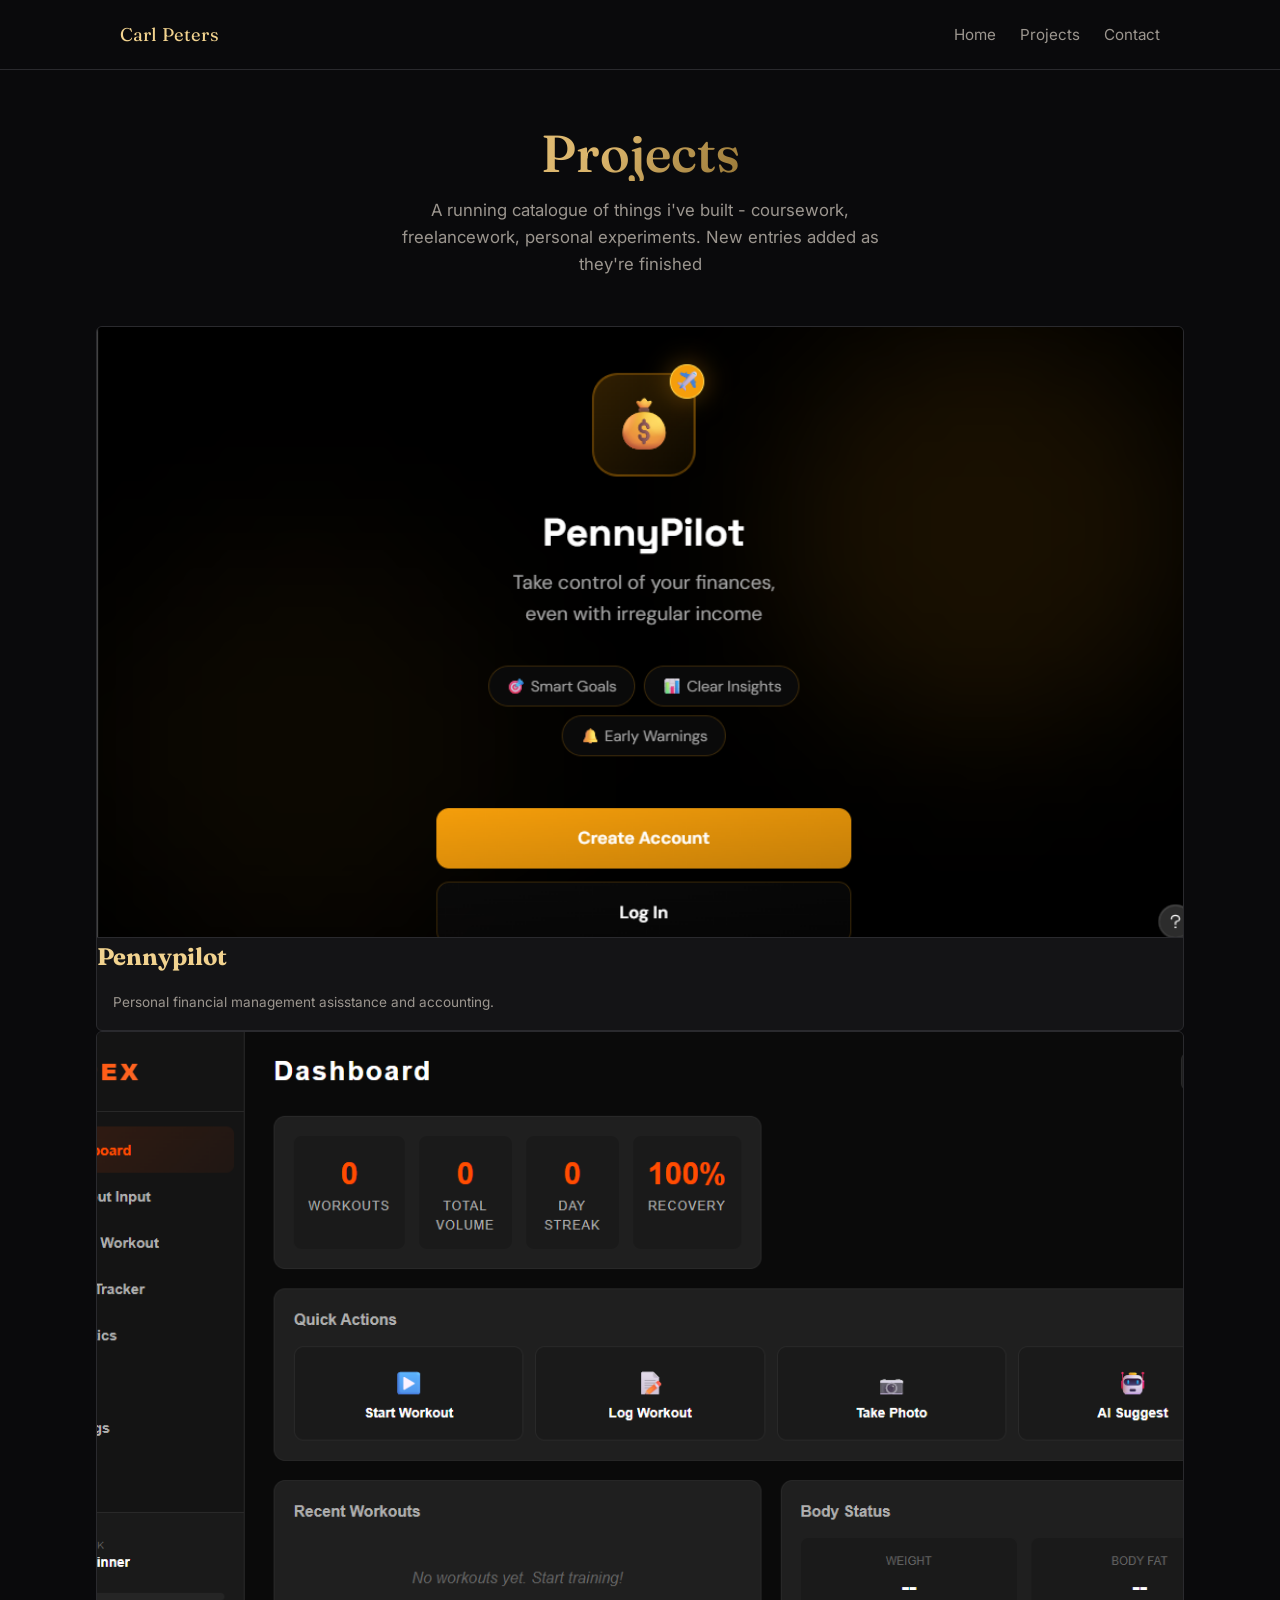
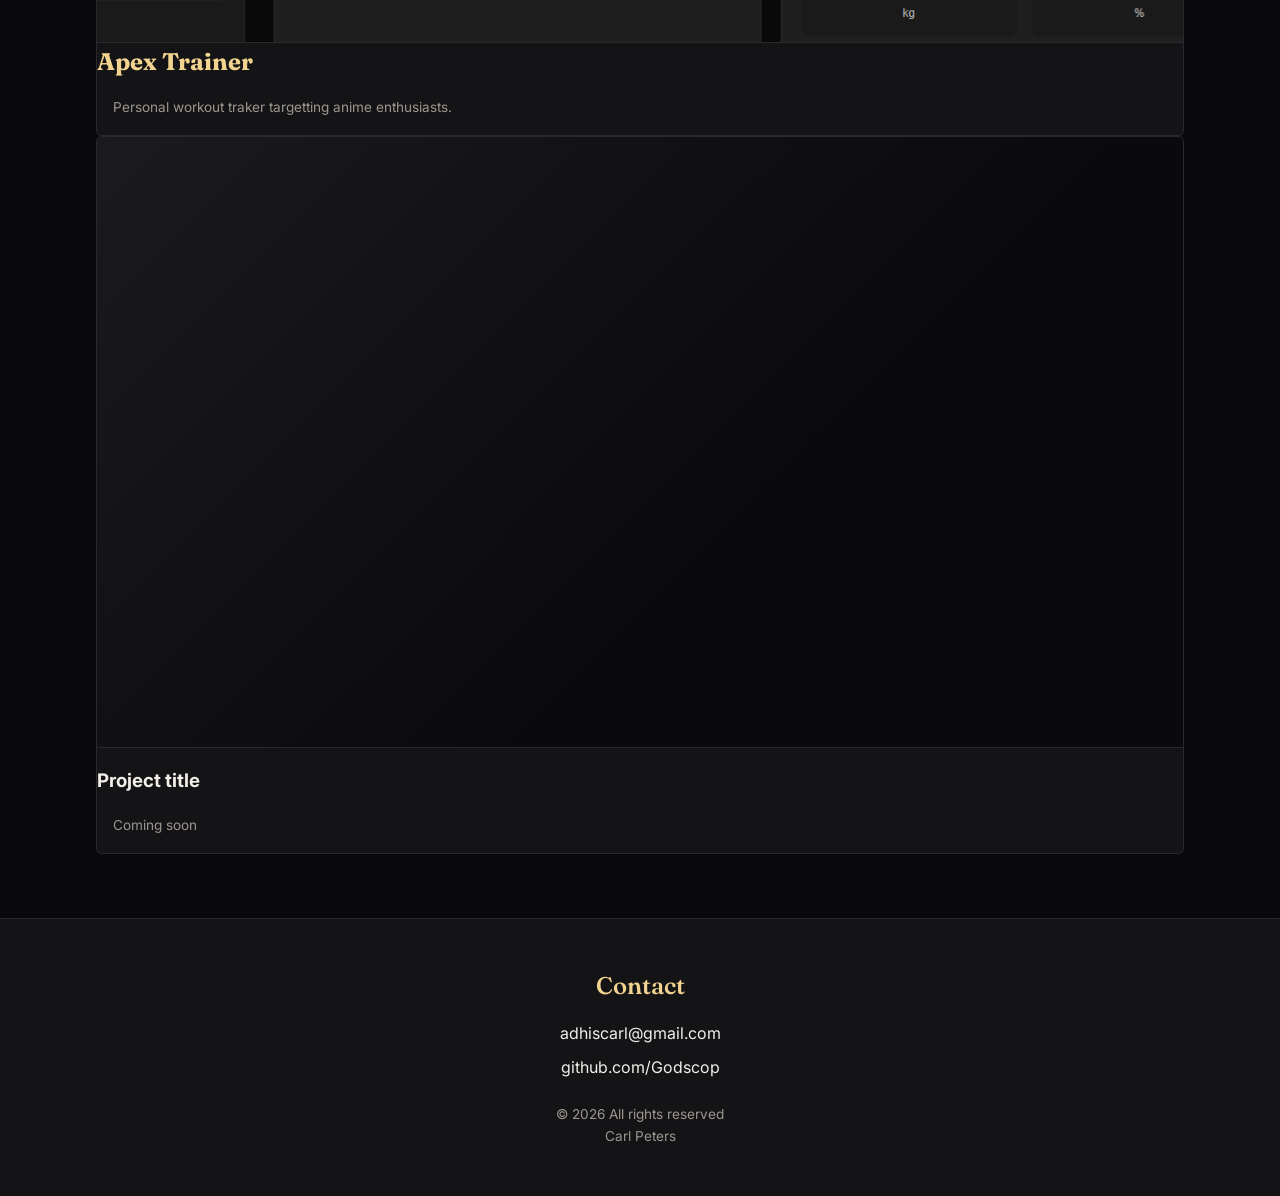
==== projects.html @ 81943420 "Portfolio home page and projects catalogue" ====
<!DOCTYPE html>
<html lang="en">
<head>
<meta charset="UTF-8"/>
<meta name="Viewport" content="width=device-width, initial-scale=1.0" />
<title>Projects - Carl Peters</title>
<meta name="description" content="A catalogue of projects by Carl Peters, a Software Development student at KCA University, Nairobi." />
<link rel="preconnect" href="https://fonts.googleapis.com"/>
<link rel="preconnect" href="https://fonts.gstatic.com" crossorigin />
<link href="https://fonts.googleapis.com/css2?family=Fraunces:opsz,wght@9..144,380;9..144,560&family=Inter:wght@400;500;600&display=swap" rel="stylesheet"/>
<link rel="stylesheet" href="style.css" />
</head>
<body>
<a class="skip-link" href="#main">Skip to content</a>

<header class="site-header">
    <div class="wrap header-inner">
        <a class="wordmark" href="index.html#top">Carl Peters</a>
        <nav aria-label="Primary">
            <ul>
                <li><a href="index.html#top">Home</a></li>
                <li><a href="projects.html">Projects</a></li>
                <li><a href="index.html#contact">Contact</a></li>
            </ul>
        </nav>
    </div>
</header>

<main id="main">
    <section class="projects-intro wrap">
        <h1>Projects</h1>
        <p class="hero-lede">A running catalogue of things i've built - coursework, freelancework, personal experiments. New entries added as they're finished</p>
    </section>

    <section class="catalog wrap" aria-label="Project catalogue">
        <div class="catalogue-grid">
            <article class="project-card">
                <div class="project-thumb">
                    <img src="assets/projects/project1.png" alt="Screenshot of Pennypilot" />
                </div>
                <h2><b>Pennypilot</b></h2>
                <p class="project-tag">Personal financial management asisstance and accounting.</p>
            </article>
            <article class="project-card">
                <div class="project-thumb">
                    <img src="assets/projects/project2.png" alt="Apex Trainer" />
                </div>
                <h2><b>Apex Trainer</b></h2>
                <p class="project-tag">Personal workout traker targetting anime enthusiasts.</p>
            </article>
            <article class="project-card">
                <div class="project-thumb">
                </div>
                <h3>Project title</h3>
                <p class="project-tag">Coming soon</p>
            </article>
        </div>
    </section>
</main>

<footer id="contact" class="site-footer">
    <div class="wrap footer-inner">
        <h2>Contact</h2>
        <ul class="contact-list">
            <li><a href="malito:adhiscarl@gmail.com">adhiscarl@gmail.com</a></li>
            <li><a href="https://github.com/Godscop" target="_blank" rel="noopener noreferrer">github.com/Godscop</a></li>
        </ul>
        <p class="fine-print">&copy; 2026 All rights reserved<br>Carl Peters</p>
    </div>
</footer>

</body>
</html>
---- style.css ----
:root {
    --bg: #0a0a0c;
    --surface: #141416;
    --text: #f2efe9;
    --text-muted: #9c968f;
    --gold: #d9b36a;
    --gold-bright: #f2d38f;
    --gold-deep: #8f6f2f;
    --rule: #2a2a2e;
    --font-display: 'Fraunces', Georgia, serif;
    --font-body: 'Inter', -apple-system, BlinkMacSystemFont, sans-serif;
    --measure: 62ch;
}
* {box-sizing: border-box; }
html {scroll-behavior: smooth; }

body{
    margin: 0;
    background: var(--bg);
    color: var(--text);
    font-family: var(--font-body);
    line-height: 1.6;
}

.skip-link{
    position: absolute;
    left: -999px;
    top: 0;
    background: var(--gold);
    color: #0a0a0c;
    padding: 0.75rem 1rem;
    z-index: 100;
}
.skip-link:focus {
    left: 1rem;
    top: 1rem;
}

a { color: inherit; }
a:focus-visible,
button:focus-visible{
    outline: 2px solid var(--gold);
    outline-offset: 3px;
}

.wrap{
    max-width: 68rem;
    margin: 0 auto;
    padding:0 1.5rem;
}

/*Header / nav */
.site-header{
    border-bottom: 1px solid var(--rule);
    padding: 1.25rem 0;
}
.header-inner{
    display: flex;
    flex-wrap: wrap;
    align-items:center;
    justify-content: space-between;
    gap: 0.75rem;
}
.wordmark{
    font-family: var(--font-display);
    font-size: 1.15rem;
    text-decoration: none;
    color: var(--gold-bright);
    letter-spacing: 0.01rem;
}
nav ul{
    list-style: none;
    display: flex;
    gap: 1.5rem;
    margin: 0;
    padding: 0;
}
nav a{
    text-decoration: none;
    color: var(--text-muted);
    font-size: 0.95rem;
    transition: color 0.15s ease;
}
nav a:hover,
nav a:focus-visible {color: var(--gold); }

/* Hero */
.hero {
    display: flex;
    flex-direction: column-reverse;
    align-items: center;
    text-align: center;
    gap: 1.75rem;
    padding: 4rem 0 3rem;
}
.eyebrow{
    color: var(--accent);
    font-size: 1rem;
    margin: 0 0 0.5rem;
}
h1{
    font-family: var(--font-display);
    font-size: clamp(2.25rem, 9vw, 4.5rem);
    font-weight: 560;
    margin: 0 0 1rem;
    line-height: 1.05;
    color: var(--gold);
    background: linear-gradient(120deg, var(--gold-bright), var(--gold) 45%, var(--gold-deep) 70%, var(--gold-bright));
    -webkit-background-clip: text;
    background-clip: text;
    -webkit-text-fill-color: transparent;
}
.hero-lede{
    color: var(--text-muted);
    font-size: 1.05rem;
    max-width: 46ch;
    margin: 0 auto;
}
.hero-photo img{
    display: block;
    width: 180px;
    height: 180px;
    object-fit: cover;
    border: 3px solid var(--gold);
    border-radius: 50%;
    box-shadow: 0 0 0 1px rgba(217, 179, 106, 0.18), 0 12px 28px rgba(0, 0, 0.6);
}    
/* Section headings */
h2{
    font-family: var(--font-display);
    font-size: 1.5rem;
    font-weight: 560;
    margin: 0 0 1rem;
    color: var(--gold-bright);
}

/* About */
.about{
    padding: 2rem 0 3rem;
    border-top: 1px solid var(--rule);
    max-width: 42rem;
    margin: 0 auto;
}
.about p{ max-width: var(--measure); color: var(--text-muted); }
.about p + p {margin-top: 1rem; }

/* Skills */
.skills{
    padding: 2.5rem 0;
    border-top: 1px solid var(--rule);
    text-align: center;
}
.skills-tags{
    list-style: none;
    display: flex;
    flex-wrap: wrap;
    justify-content: center;
    gap: 0.75rem;
    margin: 0;
    padding: 0;
}
.skills-tags li {
    border: 1px solid var(--gold-deep);
    color: var(--gold-bright);
    background: rgba(217, 179,106, 0.06);
    padding: 0.4rem, 0.9rem;
    border-radius: 999px;
    font-size: 0.85rem;
}

/* Approach */
.approach {
    padding:2.5rem 0 3rem;
    border-top: 1px solid var(--rule);
    max-width: 42rem;
    margin: 0 auto;
}
.approach p { color: var(--text-muted); }

/* Footer / contact */
.site-footer{
    border-top: 1px solid var(--rule);
    padding: 3rem 0;
    background: var(--surface);
}
.footer-inner{
    display: flex;
    flex-direction: column;
    align-items: center;
    text-align: center;
}
.contact-list {
    list-style: none;
    margin: 0 0 1.5rem;
    padding: 0;
    display: flex;
    flex-direction: column;
    align-items: center;
    gap: 0.5rem;
}
.contact-list a {
    text-decoration: none;
    color: var(--text);
    border-bottom: 1px solid transparent;
    transition: border-color 0.15s ease;
}
.contact-list a:hover,
.contact-list a:focus-visible { border-color: var(--gold); }
.fine-print{ color: var(--text-muted); font-size: 0.85rem; margin: 0;}

/* Projects catalogue*/
.projects-intro{
    padding: 3.5rem 0 2rem;
    text-align: center;
    max-width: 42rem;
    margin: 0 auto;
}
.projects-intro h1 { font-size: clamp(2rem, 7vw, 3.25rem); }
.catalog{padding: 1rem 0 4rem; }
.catalog-grid{
    display: grid;
    grid-template-columns: 1fr;
    gap: 1.5rem
}
.project-card{
    border: 1px solid var(--rule);
    border-radius: 6px;
    overflow: hidden;
    background: var(--surface);
    transition: border-color 0.2s ease, transform 0.2s ease;
}
.project-card:hover,
.project-card:focus-within{
    border-color: var(--gold-deep);
    transform: translateY(-3px);
}
.project-thumb{
    aspect-ratio: 16/9;
    background: linear-gradient(135deg, #1b1b1e, #0a0a0c 60%);
    border-bottom: 1px solid var(--rule)
}
.project-thumb img{
    width: 100%;
    height: 100%;
    object-fit: cover;
    display: block;
}
.project-carl h3{
    font-family: var(--font-display);
    font-size: 1.1rem;
    margin: 1rem 1rem 0.25rem;
    color: var(--text);
}
.project-tag{margin: 0 1rem 1rem; color: var(--text-muted); font-size: 0.85rem; }

@media (prefers-reduced-motion: reduce) {
    html{scroll-behavior: auto; }
    *{ transition: none !important; }
}

/* Tablet and up: hero side by side*/
@media (min-width: 40em) {
    .hero-photo img{width:210px; height:210px;}
    .catalog-grid {grid-template-columns: repreat(2, 1fr); }
}

/* Desktop */
@media (min-width:60em){
    .hero-photo img{width: 240px; height: 240px; }
    .catalog-grid{ grid-template-columns: repeat(3, 1fr); }
}
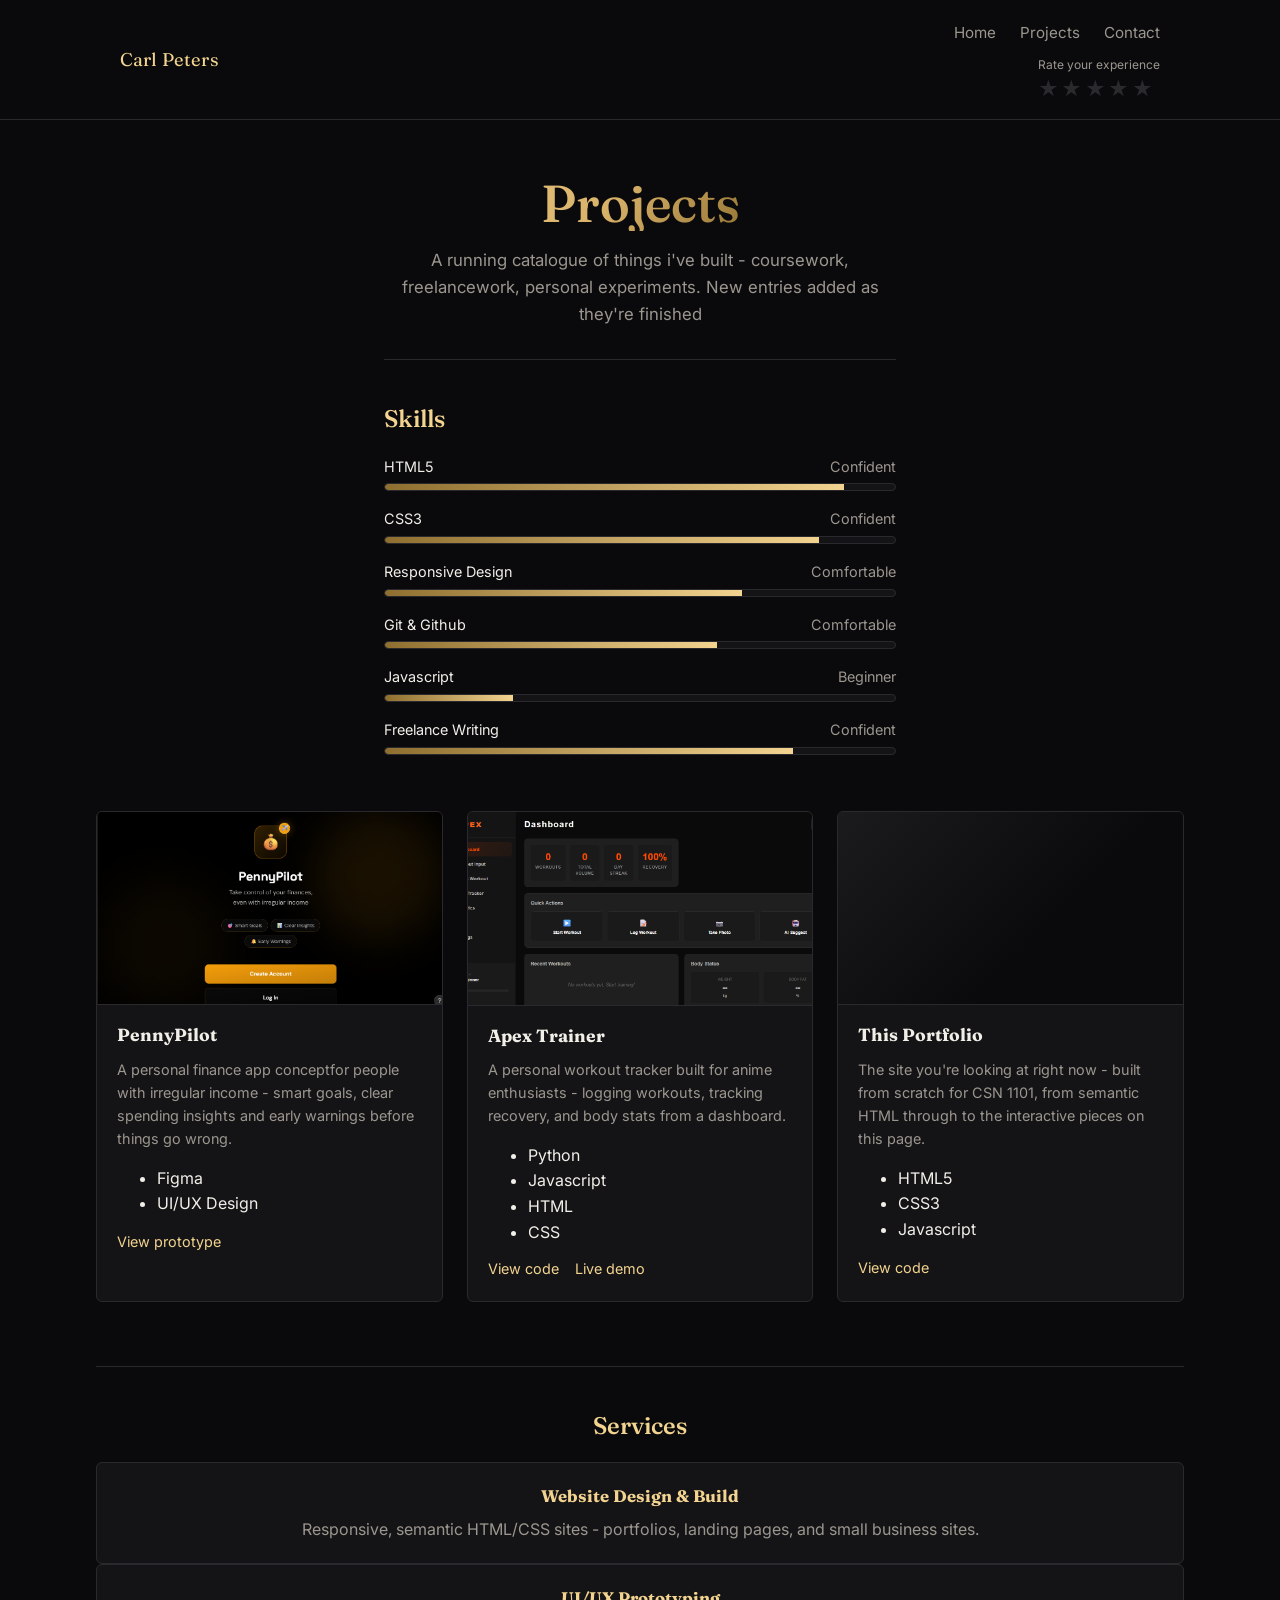
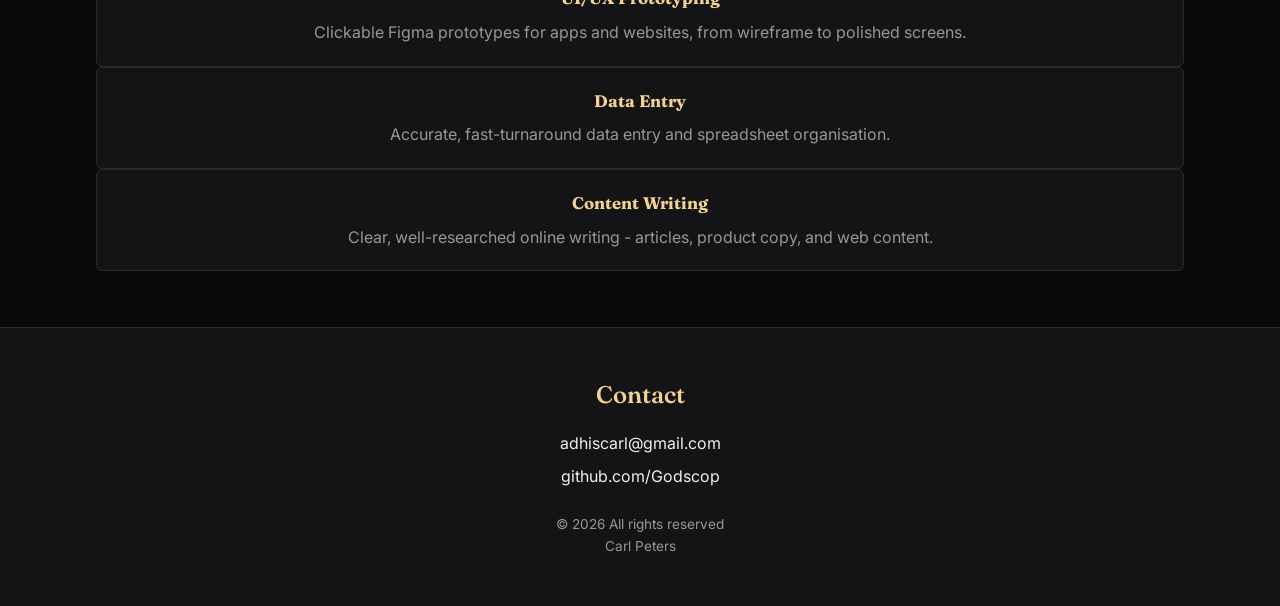
==== commit b26d4011: "modified index.html,projects.html and styles.css amd included file scripts.js that is still under pr" ====
--- a/projects.html
+++ b/projects.html
@@ -16,13 +16,30 @@
 <header class="site-header">
     <div class="wrap header-inner">
         <a class="wordmark" href="index.html#top">Carl Peters</a>
-        <nav aria-label="Primary">
-            <ul>
-                <li><a href="index.html#top">Home</a></li>
-                <li><a href="projects.html">Projects</a></li>
-                <li><a href="index.html#contact">Contact</a></li>
-            </ul>
-        </nav>
+        <div class="header-right">
+          <nav aria-label="Primary">
+             <ul>
+                 <li><a href="index.html#top">Home</a></li>
+                 <li><a href="projects.html">Projects</a></li>
+                 <li><a href="index.html#contact">Contact</a></li>
+             </ul>
+          </nav>
+          <div class="rate-me">
+              <p class="rate-me-label">Rate your experience</p>
+              <div class="star-rating">
+                  <input type="radio" id="star5" name="rating" value="5" />
+                  <label for="star5" title="5 stars">&#9733;</label>
+                  <input type="radio" id="star4" name="rating" value="4" />
+                  <label for="star4" title="4 stars">&#9733;</label>
+                  <input type="radio" id="star3" name="rating" value="3" />
+                  <label for="star3" title="3 stars">&#9733;</label>
+                  <input type="radio" id="star2" name="rating" value="2" />
+                  <label for="star2" title="2 stars">&#9733;</label>
+                  <input type="radio" id="star1" name="rating" value="1" />
+                  <label for="star1" title="1 star">&#9733;</label>
+              </div>
+         </div>
+        </div>
     </div>
 </header>
 
@@ -32,27 +49,125 @@
         <p class="hero-lede">A running catalogue of things i've built - coursework, freelancework, personal experiments. New entries added as they're finished</p>
     </section>
 
+    <section id="skills-detail" class="skills-detail wrap">
+        <h2>Skills</h2>
+        <ul class="skill-bars">
+            <li class="skill-row">
+                <div class="skill-row-top">
+                    <span class="skill-name">HTML5</span>
+                    <span class="skill-level">Confident</span>
+                </div>
+                <div class="skill-bar"><div class="skill-fill lvl-90"></div></div>
+            </li>
+            <li class="skill-row">
+                <div class="skill-row-top">
+                    <span class="skill-name">CSS3</span>
+                    <span class="skill-level">Confident</span>
+                </div>
+                <div class="skill-bar"><div class="skill-fill lvl-85"></div></div>
+            </li>
+            <li class="skill-row">
+                <div class="skill-row-top">
+                    <span class="skill-name">Responsive Design</span>
+                    <span class="skill-level">Comfortable</span>
+                </div>
+                <div class="skill-bar"><div class="skill-fill lvl-70"></div></div>
+            </li>
+            <li class="skill-row">
+                <div class="skill-row-top">
+                    <span class="skill-name">Git &amp; Github</span>
+                    <span class="skill-level">Comfortable</span>
+                </div>
+                <div class="skill-bar"><div class="skill-fill lvl-65"></div></div>
+            </li>
+            <li class="skill-row">
+                <div class="skill-row-top">
+                    <span class="skill-name">Javascript</span>
+                    <span class="skill-level">Beginner</span>
+                </div>
+                <div class="skill-bar"><div class="skill-fill lvl-25"></div></div>
+            </li>
+            <li class="skill-row">
+                <div class="skill-row-top">
+                    <span class="skill-name">Freelance Writing</span>
+                    <span class="skill-level">Confident</span>
+                </div>
+                <div class="skill-bar"><div class="skill-fill lvl-80"></div></div>
+            </li>
+        </ul>
+    </section>
+
     <section class="catalog wrap" aria-label="Project catalogue">
-        <div class="catalogue-grid">
+        <div class="catalog-grid">
             <article class="project-card">
                 <div class="project-thumb">
-                    <img src="assets/projects/project1.png" alt="Screenshot of Pennypilot" />
+                    <img src="assets/projects/project1.png" alt="PennyPilot app concept screen showing smart goals,insights and account creation" />
                 </div>
-                <h2><b>Pennypilot</b></h2>
-                <p class="project-tag">Personal financial management asisstance and accounting.</p>
+                <div class="project-body">
+                    <h3>PennyPilot</h3>
+                    <p class="project-desc">A personal finance app conceptfor people with irregular income - smart goals, clear spending insights and early warnings before things go wrong.</p>
+                    <ul class="skill-tags project-tech">
+                        <li>Figma</li>
+                        <li>UI/UX Design</li>
+                    </ul>
+                    <a class="project-link" href="https://www.figma.com/proto/G8905jMgBWMLfrNyMNq7b2/figma-capstone?node-id=93-205&t=XHLkk2QQc2pD6pLN-1" target="_blank" rel="noopener noreferrer">View prototype</a>
+                </div>
             </article>
+
             <article class="project-card">
                 <div class="project-thumb">
-                    <img src="assets/projects/project2.png" alt="Apex Trainer" />
+                    <img src="assets/projects/project2.png" alt="Apex Trainer dashboard showing workout stats and quick actions" />
                 </div>
-                <h2><b>Apex Trainer</b></h2>
-                <p class="project-tag">Personal workout traker targetting anime enthusiasts.</p>
+                <div class="project-body">
+                    <h3>Apex Trainer</h3>
+                    <p class="project-desc">A personal workout tracker built for anime enthusiasts - logging workouts, tracking recovery, and body stats from a dashboard.</p>
+                    <ul class="skill-tags project-tech">
+                        <li>Python</li>
+                        <li>Javascript</li>
+                        <li>HTML</li>
+                        <li>CSS</li>
+                    </ul>
+                    <div class="project-links">
+                        <a class="project-link" href="https://github.com/Godscop/apex-trainer" target="_blank" rel="noopener noreferrer">View code</a>
+                        <a class="project-link" href="https://apex-trainer.onrender.com/" target="_blank" rel="noopener noreferrer">Live demo</a>
+                    </div>
+                </div>
             </article>
+
             <article class="project-card">
-                <div class="project-thumb">
+                <div class="project-thumb"></div>
+                <div class="project-body">
+                    <h3>This Portfolio</h3>
+                    <p class="project-desc">The site you're looking at right now - built from scratch for CSN 1101, from semantic HTML through to the interactive pieces on this page.</p>
+                    <ul class="skill-tags project-tech">
+                        <li>HTML5</li>
+                        <li>CSS3</li>
+                        <li>Javascript</li>
+                    </ul>
+                    <a class="project-link" href="https://github.com/Godscop/My_Portfolio" target="_blank" rel="noopener noreferrer">View code</a>
                 </div>
-                <h3>Project title</h3>
-                <p class="project-tag">Coming soon</p>
+            </article>
+        </div>
+    </section>
+
+    <section id="services" class="services wrap">
+        <h2>Services</h2>
+        <div class="services-grid">
+            <article class="service-card">
+                <h3>Website Design &amp; Build</h3>
+                <p>Responsive, semantic HTML/CSS sites - portfolios, landing pages, and small business sites.</p>
+            </article>
+            <article class="service-card">
+                <h3>UI/UX Prototyping</h3>
+                <p>Clickable Figma prototypes for apps and websites, from wireframe to polished screens.</p>
+            </article>
+            <article class="service-card">
+                <h3>Data Entry</h3>
+                <p>Accurate, fast-turnaround data entry and spreadsheet organisation.</p>
+            </article>
+            <article class="service-card">
+                <h3>Content Writing</h3>
+                <p>Clear, well-researched online writing - articles, product copy, and web content.</p>
             </article>
         </div>
     </section>
--- a/style.css
+++ b/style.css
@@ -83,6 +83,64 @@
 }
 nav a:hover,
 nav a:focus-visible {color: var(--gold); }
+.nav-btn{
+    display: inline-block;
+    padding:0.45rem 1rem;
+    border: 1px solid var(--rule);
+    border-radius: 999px;
+}
+.nav-btn:hover,
+.nav-btn:focus-visible{
+    border-color: var(--gold);
+    background: rgba(217, 179, 106, 0.06)
+}
+
+/* Header right column: nav on top, rating below */
+.header-right{
+    display: flex;
+    flex-direction: column;
+    align-items: flex-end;
+    gap: 0.6rem;
+}
+.rate-me{ text-align: right; }
+.rate-me-label{
+    margin: 0 0 0.3rem;
+    font-size: 0.75rem;
+    color: var(--text-muted);
+}
+.star-rating{
+    display: flex;
+    flex-direction:row-reverse;
+    justify-content: flex-end;
+    gap: 0.15rem;
+}
+.star-rating input{
+    position: absolute;
+    width: 1px;
+    height: 1px;
+    overflow: hidden;
+    clip: rect(0, 0, 0, 0);
+    white-space: nowrap;
+    border: 0;
+    padding: 0;
+    margin: -1px;
+}
+.star-rating label {
+    cursor: pointer;
+    font-size: 1.25rem;
+    line-height: 1;
+    color: var(--rule);
+    transition: color 0.15s ease;
+}
+.star-rating label:hover,
+.star-rating label:hover ~ label,
+.star-rating input:checked ~ label{
+    color: var(--gold);
+}
+.star-rating input:focus-visible + label {
+    outline: 2px solid var(--gold);
+    outline-offset: 2px;
+}
 
 /* Hero */
 .hero {
@@ -167,6 +225,47 @@
     border-radius: 999px;
     font-size: 0.85rem;
 }
+.skills-detail{
+    padding: 2.5rem 0;
+    border-top: 1px solid var(--rule);
+    max-width:32rem;
+    margin: 0 auto;
+}
+.skill-bars{
+    list-style: none;
+    margin: 0;
+    padding: 0;
+    display: flex;
+    flex-direction: column;
+    gap: 1rem;
+}
+.skill-row-top {
+    display: flex;
+    justify-content: space-between;
+    font-size: 0.9rem;
+    margin-bottom: 0.35rem;
+}
+.skill-name{color: var(--text); }
+.skill-level{color: var(--text-muted); }
+.skill-bar {
+    width: 100%;
+    height: 8px;
+    background: var(--surface);
+    border: 1px solid var(--rule);
+    border-radius: 999px;
+    overflow: hidden;
+}
+.skill-fill{
+    height: 100%;
+    background: linear-gradient(90deg, var(--gold-deep), var(--gold-bright));
+    border-radius: 999px 0 0 999px;
+}
+.lvl-90 {width: 90%; }
+.lvl-85 {width: 85%; }
+.lvl-80 {width: 80%; }
+.lvl-70 {width: 70%; }
+.lvl-65 {width: 65%; }
+.lvl-25 {width: 25%; }
 
 /* Approach */
 .approach {
@@ -207,6 +306,72 @@
 .contact-list a:hover,
 .contact-list a:focus-visible { border-color: var(--gold); }
 .fine-print{ color: var(--text-muted); font-size: 0.85rem; margin: 0;}
+
+/*Contact form*/
+.contact-form{
+    width: 100%;
+    max-width: 28rem;
+    margin: 0 auto 2rem;
+    text-align: left;
+}
+.form-field{
+    display: flex;
+    flex-direction:column;
+    gap: 0.35rem;
+    margin-bottom: 1.25rem;
+}
+.form-field label{
+    font-size: 0.9rem;
+    color:var(--text-muted)
+}
+.form-field input,
+.form-field textarea {
+    width: 100%;
+    background: var(--bg);
+    border: 1px solid var(--rule);
+    border-radius: 4px;
+    padding: 0.6rem 0.75rem;
+    color: var(--text);
+    font-family: var(--font-body);
+    font-size: 1rem;
+}
+.form-field textarea{
+    resize: vertical;
+    min-height: 8rem;
+}
+.form-field input:focus,
+.form-field textarea:focus{
+    outline: 2px solid var(--gold);
+    outline-offset: 1px;
+    border-color: var(--gold);
+}
+.form-error {
+    display: block;
+    color: #e08a8a;
+    font-size: 0.8rem;
+    min-height: 1rem;
+}
+.form-submit{
+    background: var(--gold);
+    color: #0a0a0c;
+    border: none;
+    border-radius: 4px;
+    padding: 0.65rem 1.5rem;
+    font-size: 0.95rem;
+    font-weight: 600;
+    cursor: pointer;
+    transition: background 0.15s ease;
+}
+.form-submit:hover,
+.form-submit:focus-visible{
+    background: var(--gold-bright);
+}
+.form-status {
+    margin-top: 0.75rem;
+    color: var(--gold-bright);
+    font-size: 0.9rem;
+    min-height: 1.2rem;
+}
 
 /* Projects catalogue*/
 .projects-intro{
@@ -245,13 +410,59 @@
     object-fit: cover;
     display: block;
 }
-.project-carl h3{
+.project-body{ padding: 1rem 1.25rem 1.25rem; }
+.project-body h3{
     font-family: var(--font-display);
     font-size: 1.1rem;
-    margin: 1rem 1rem 0.25rem;
+    margin: 0 0 0.5rem;
     color: var(--text);
 }
-.project-tag{margin: 0 1rem 1rem; color: var(--text-muted); font-size: 0.85rem; }
+.project-desc{
+    color: var(--text-muted);
+    font-size: 0.9rem;
+    margin: 0 0 0.75rem;
+}
+.project-tech { margin-bottom: 0.75rem; }
+.project-links {display: flex; gap: 1rem; flex-wrap: wrap; }
+.project-link {
+    color: var(--gold-bright);
+    text-decoration: none;
+    font-size: 0.9rem;
+    border-bottom: 1px solid transparent;
+    transition: border-color 0.15s ease;
+}
+.project-link:hover,
+.project-link:focus-visible { border-color: var(--gold); }
+
+/* Services */
+.services {
+    padding:2.5rem 0 3.5rem;
+    border-top: 1px solid var(--rule);
+    text-align: center;
+}
+.service-grid{
+    display:grid;
+    grid-template-columns: 1fr;
+    gap: 1.5rem;
+    margin-top: 1.5rem;
+    text-align: left;
+}
+.service-card{
+    border: 1px solid var(--rule);
+    border-radius: 6px;
+    background: var(--surface);
+    padding: 1.25rem 1.5rem;
+}
+.service-card h3{
+    font-family: var(--font-display);
+    font-size: 1.05rem;
+    color: var(--gold-bright);
+    margin: 0 0 0.5rem;
+}
+.service-card p{
+    color: var(--text-muted);
+    margin: 0;
+}
 
 @media (prefers-reduced-motion: reduce) {
     html{scroll-behavior: auto; }
@@ -262,10 +473,12 @@
 @media (min-width: 40em) {
     .hero-photo img{width:210px; height:210px;}
     .catalog-grid {grid-template-columns: repreat(2, 1fr); }
+    .services-grid {grid-template-columns: repreat(2, 1fr); }
 }
 
 /* Desktop */
 @media (min-width:60em){
     .hero-photo img{width: 240px; height: 240px; }
     .catalog-grid{ grid-template-columns: repeat(3, 1fr); }
+    .services-grid{ grid-template-columns: repeat(3, 1fr); }
 }
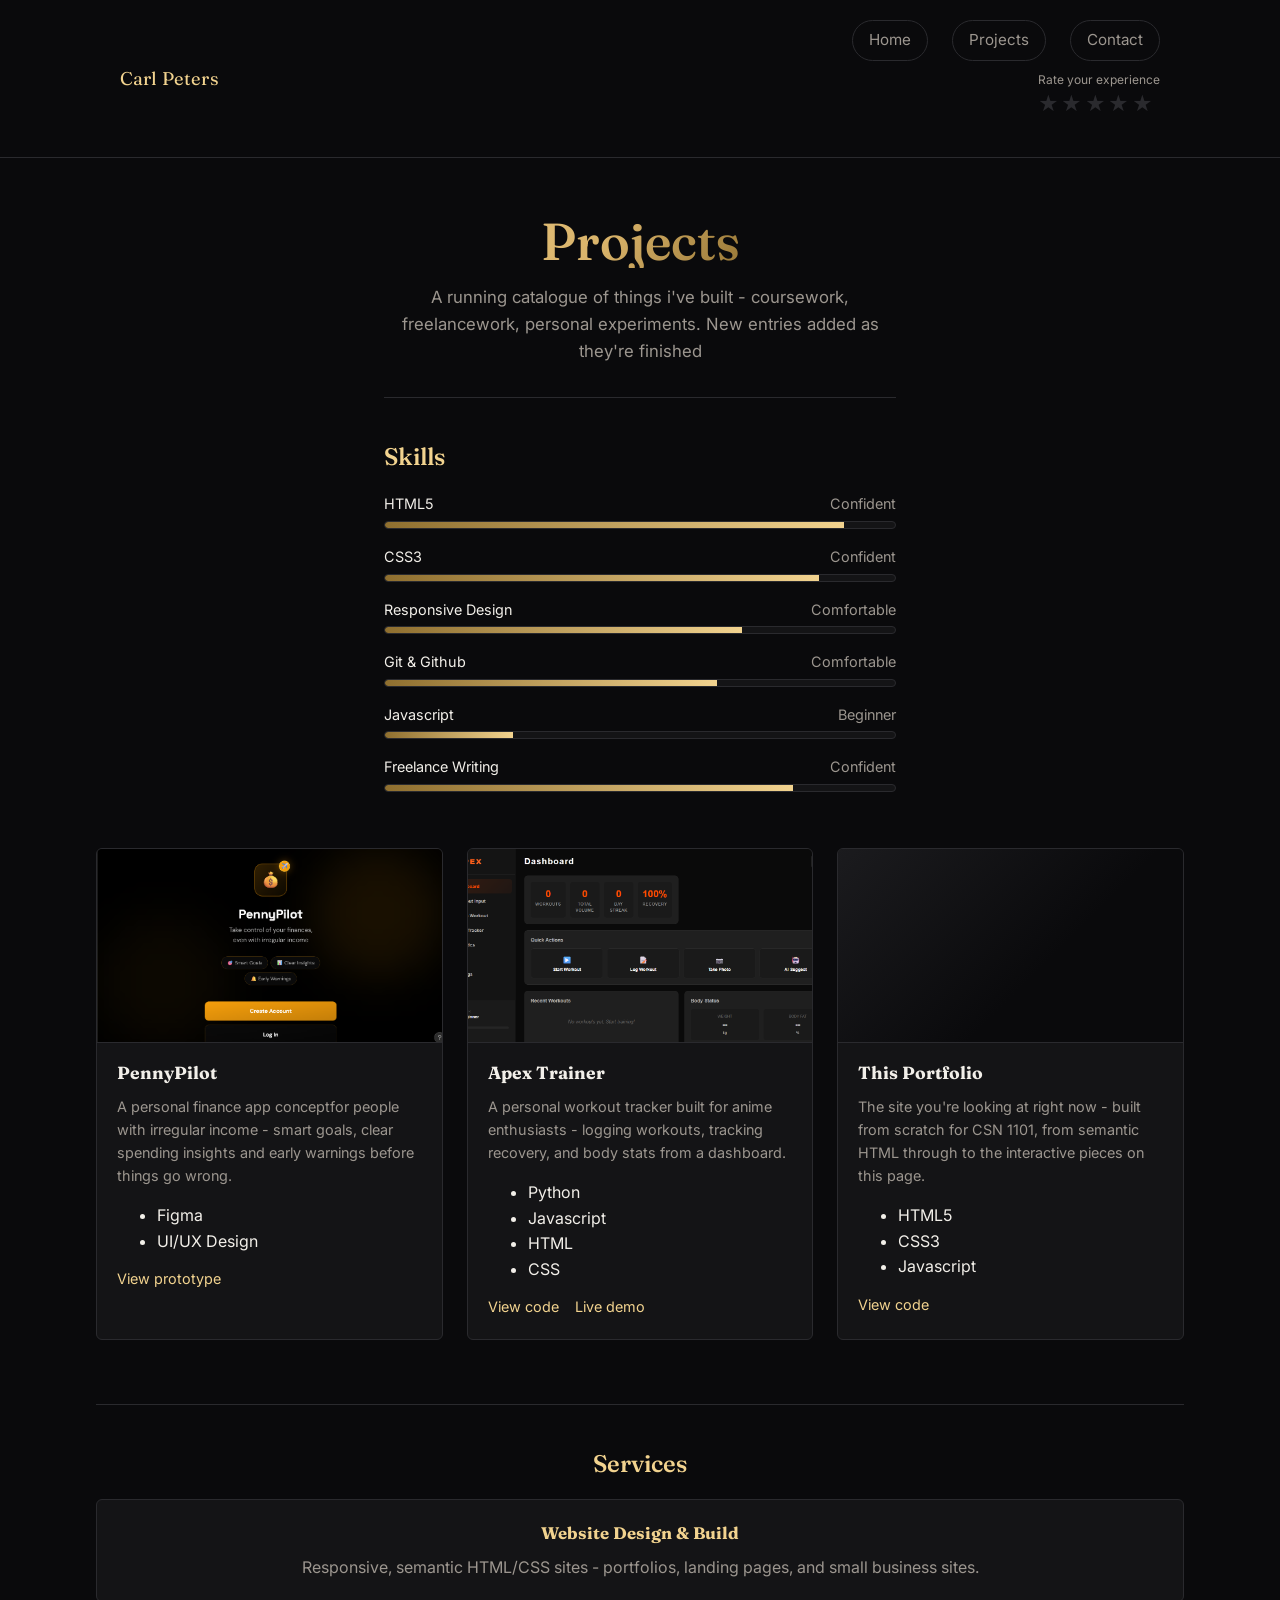
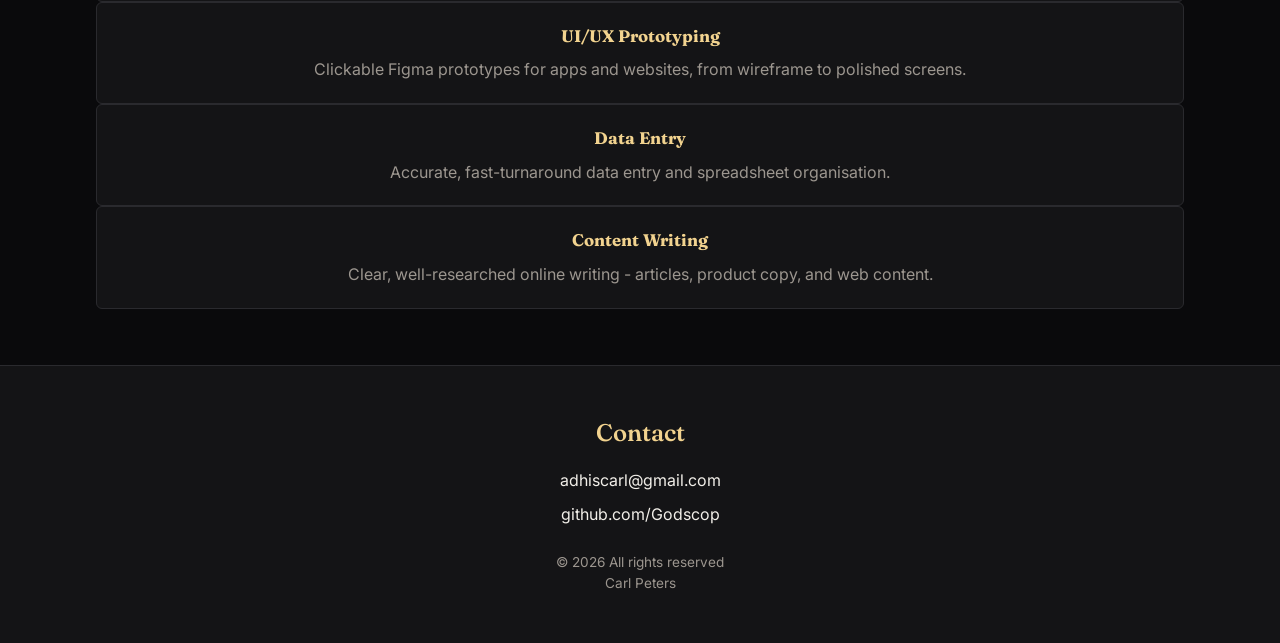
==== commit f5e2c262: "modified index.html,projects.html and styles.css and completed scripts.js,to add the element of inte" ====
--- a/projects.html
+++ b/projects.html
@@ -19,9 +19,9 @@
         <div class="header-right">
           <nav aria-label="Primary">
              <ul>
-                 <li><a href="index.html#top">Home</a></li>
-                 <li><a href="projects.html">Projects</a></li>
-                 <li><a href="index.html#contact">Contact</a></li>
+                 <li><a class="nav-btn" href="index.html#top">Home</a></li>
+                 <li><a class="nav-btn" href="projects.html">Projects</a></li>
+                 <li><a class="nav-btn" href="index.html#contact">Contact</a></li>
              </ul>
           </nav>
           <div class="rate-me">
@@ -38,6 +38,7 @@
                   <input type="radio" id="star1" name="rating" value="1" />
                   <label for="star1" title="1 star">&#9733;</label>
               </div>
+              <p class="rate-message" id="rate-message" aria-live="polite"></p>
          </div>
         </div>
     </div>
@@ -177,12 +178,13 @@
     <div class="wrap footer-inner">
         <h2>Contact</h2>
         <ul class="contact-list">
-            <li><a href="malito:adhiscarl@gmail.com">adhiscarl@gmail.com</a></li>
+            <li><a href="mailto:adhiscarl@gmail.com">adhiscarl@gmail.com</a></li>
             <li><a href="https://github.com/Godscop" target="_blank" rel="noopener noreferrer">github.com/Godscop</a></li>
         </ul>
         <p class="fine-print">&copy; 2026 All rights reserved<br>Carl Peters</p>
     </div>
 </footer>
-
+<div id="toast" class="toast" role="status" aria-live="polite"></div>
+<script src="scripts.js"></script>
 </body>
 </html>
--- a/style.css
+++ b/style.css
@@ -140,6 +140,73 @@
 .star-rating input:focus-visible + label {
     outline: 2px solid var(--gold);
     outline-offset: 2px;
+}
+
+.star-rating input:disabled ~ label{
+    cursor: not-allowed;
+    opacity: 0.35;
+}
+
+/* Toast popup - center of screen */
+.toast{
+    position: fixed;
+    top: 50%;
+    left: 50%;
+    max-width: 90vw;
+    width: max-content;
+    text-align: center;
+    background: var(--surface);
+    border: 1px solid var(--gold-deep);
+    color: var(--text);
+    padding: 1rem 1.75rem;
+    border-radius: 10px;
+    font-size: 1rem;
+    box-shadow: 0 20px 50px rgba(0, 0, 0, 0.6);
+    opacity: 0;
+    pointer-events: none;
+    transform: translate(-50%, -50%) scale(0.9);
+    transition: opacity 0.4s ease, transform 0.4s ease;
+    z-index: 1000;
+}
+.toast.show{
+    opacity: 1;
+    transform: translate(-50%, -50%) scale(1);
+}
+.toast.fly-out{
+    opacity: 0;
+    transform: translate(calc(-50% + var(--dx, 0px)), calc(-50% + var(dy, 0px))) scale(0.15);
+    transition: opacity 0.6s ease, transform 0.6s ease;
+}
+
+/* Confetti */
+.confetti-piece{
+    position: fixed;
+    top: 50%;
+    left: 50%;
+    width: 4px;
+    height: 7px;
+    opacity: 0;
+    pointer-events: none;
+    z-index: 1001;
+    animation: confetti-pop cubic-bezier(0.16, 1, 0.3, 1) forwards;
+}
+@keyframes confetti-pop {
+    0%{
+        transform: translate(-50%, -50%) scale(0.2);
+        opacity: 0;
+    }
+    12%{opacity: 1;}
+    100%{
+        transform: translate(calc(-50% + var(--dx)), calc(-50% + var(--dy))) rotate(var(--rotation));
+        opacity: 0;
+    }
+}
+
+.rate-message {
+    margin: 0.4rem 0 0;
+    font-size: 0.75rem;
+    color: var(--gold-bright);
+    min-height: 1rem;
 }
 
 /* Hero */
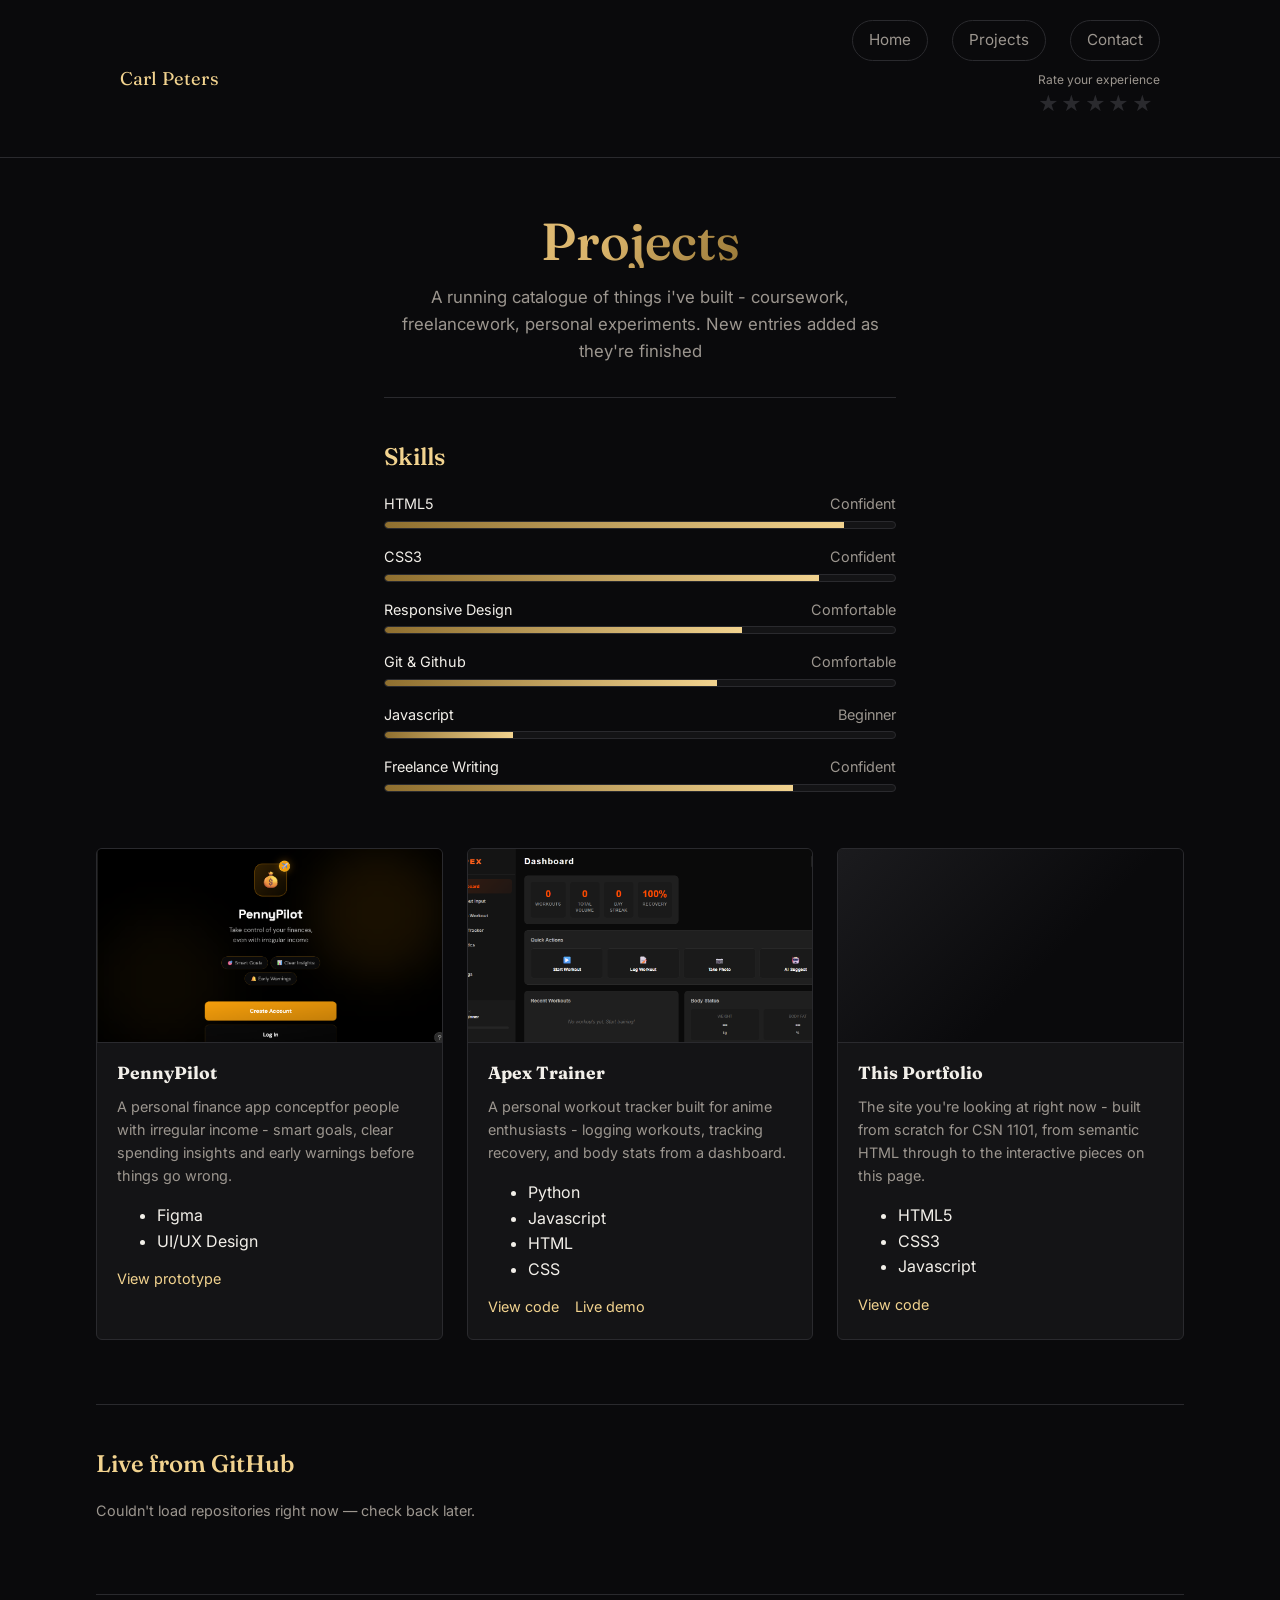
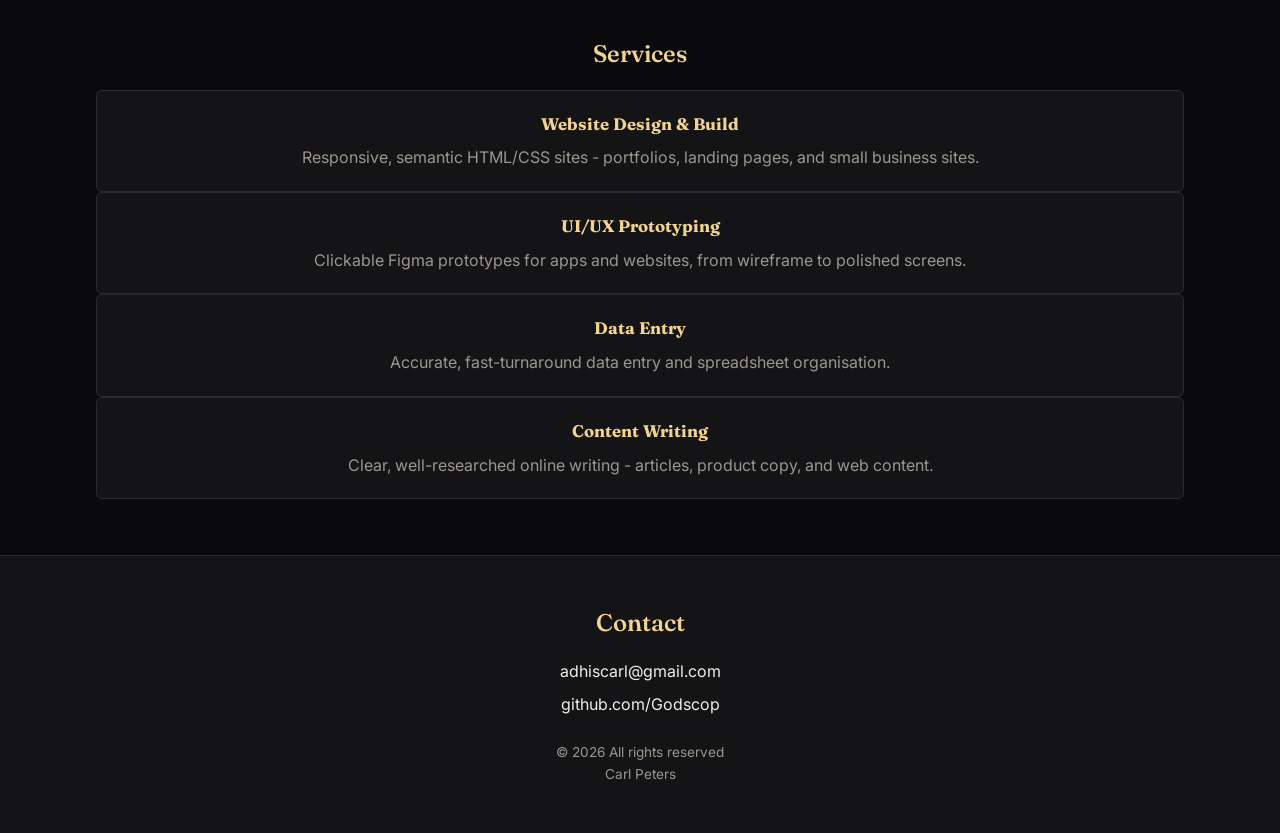
==== commit 2ad1fd4b: "Add live GitHub repos, weather, lazy loading" ====
--- a/projects.html
+++ b/projects.html
@@ -151,6 +151,12 @@
         </div>
     </section>
 
+    <section id="github-repos" class="github-repos wrap">
+       <h2>Live from GitHub</h2>
+       <p id="repo-status" class="repo-status" role="status" aria-live="polite">Loading repositories…</p>
+       <div id="repo-list" class="repo-grid"></div>
+    </section>
+
     <section id="services" class="services wrap">
         <h2>Services</h2>
         <div class="services-grid">
--- a/style.css
+++ b/style.css
@@ -531,6 +531,55 @@
     margin: 0;
 }
 
+
+.weather-chip {
+  margin: 1rem auto 0;
+  display: inline-block;
+  padding: 0.4rem 1rem;
+  border: 1px solid var(--rule);
+  border-radius: 999px;
+  font-size: 0.85rem;
+  color: var(--text-muted);
+}
+
+/* Live GitHub repos */
+.github-repos {
+  padding: 2.5rem 0 3rem;
+  border-top: 1px solid var(--rule);
+}
+.repo-status {
+  color: var(--text-muted);
+  font-size: 0.9rem;
+}
+.repo-grid {
+  display: grid;
+  grid-template-columns: 1fr;
+  gap: 1.25rem;
+  margin-top: 1.5rem;
+}
+.repo-card {
+  border: 1px solid var(--rule);
+  border-radius: 6px;
+  background: var(--surface);
+  padding: 1.1rem 1.25rem;
+}
+.repo-card h3 {
+  font-family: var(--font-display);
+  font-size: 1rem;
+  margin: 0 0 0.4rem;
+  color: var(--gold-bright);
+}
+.repo-card p {
+  color: var(--text-muted);
+  font-size: 0.85rem;
+  margin: 0 0 0.5rem;
+}
+.repo-meta {
+  font-size: 0.75rem;
+  color: var(--text-muted);
+  margin: 0 0 0.6rem;
+}
+
 @media (prefers-reduced-motion: reduce) {
     html{scroll-behavior: auto; }
     *{ transition: none !important; }
@@ -539,8 +588,9 @@
 /* Tablet and up: hero side by side*/
 @media (min-width: 40em) {
     .hero-photo img{width:210px; height:210px;}
-    .catalog-grid {grid-template-columns: repreat(2, 1fr); }
-    .services-grid {grid-template-columns: repreat(2, 1fr); }
+    .catalog-grid {grid-template-columns: repeat(2, 1fr); }
+    .services-grid {grid-template-columns: repeat(2, 1fr); }
+    .repo-grid {grid-template-columns: repeat(2, 1fr); }
 }
 
 /* Desktop */
@@ -548,4 +598,5 @@
     .hero-photo img{width: 240px; height: 240px; }
     .catalog-grid{ grid-template-columns: repeat(3, 1fr); }
     .services-grid{ grid-template-columns: repeat(3, 1fr); }
+    .repo-grid{ grid-template-columns: repeat(3, 1fr); }
 }
